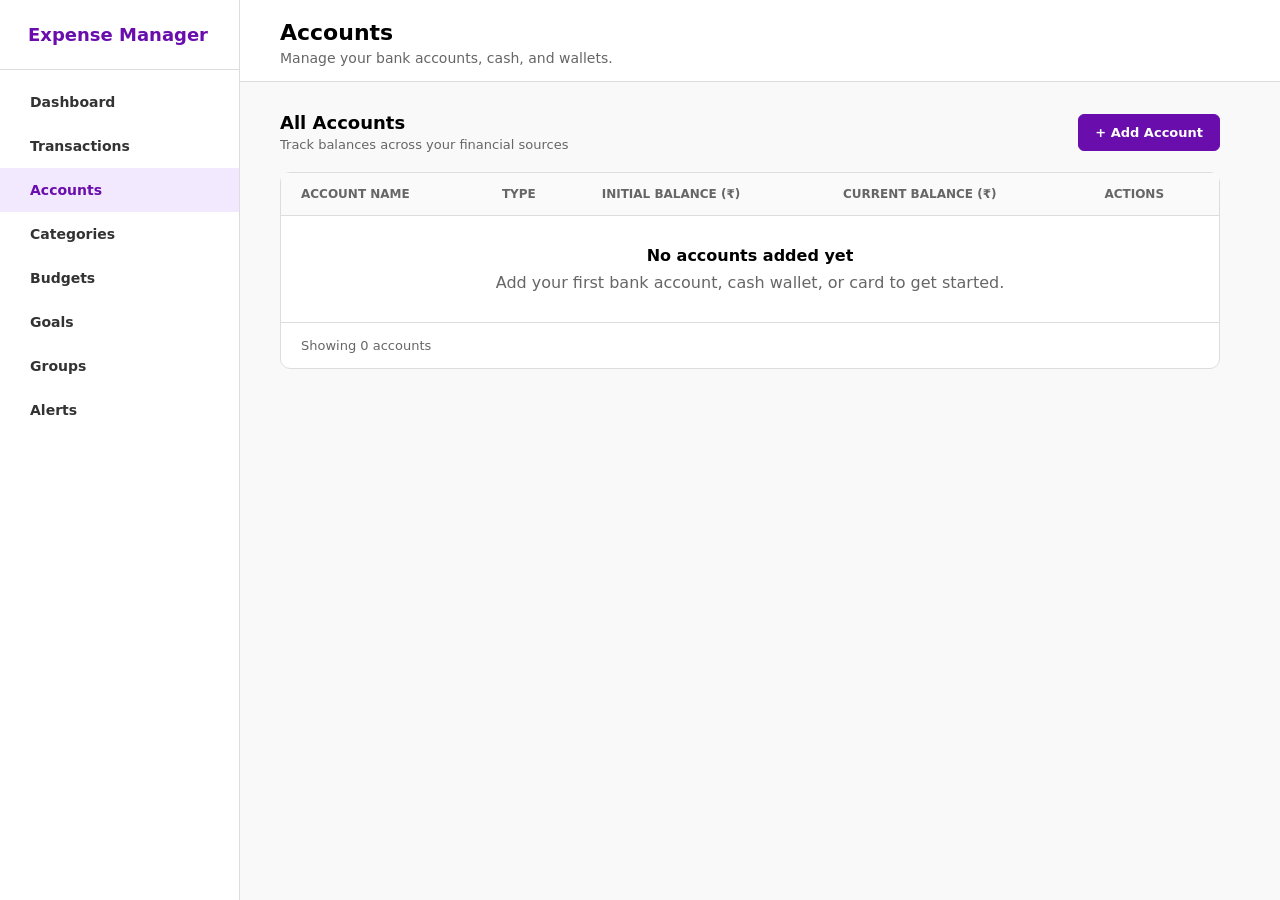
==== accounts.html @ 67174597 "Implement accounts layout" ====
<!DOCTYPE html>
<html lang="en">

<head>
  <meta charset="UTF-8">
  <meta name="viewport" content="width=device-width, initial-scale=1.0">
  <title>Accounts — Expense Manager</title>
  <link rel="stylesheet" href="css/style.css">
</head>

<body>
  <!-- Sidebar -->
  <div id="sidebar-container"></div>

  <!-- Menu button for mobile -->
  <button id="menuBtn" style="background:none; border:none; font-size:24px; cursor:pointer;">
    <svg width="22" height="22" viewBox="0 0 24 24">
      <path d="M3 6h18M3 12h18M3 18h18" stroke="#6a0dad" stroke-width="2" stroke-linecap="round" />
    </svg>
  </button>

  <!-- Main content -->
  <main class="main-content">

    <!-- Page title -->
    <div class="page-header">
      <h1>Accounts</h1>
      <p>Manage your bank accounts, cash, and wallets.</p>
    </div>

    <!-- Everything below the header -->
    <div class="page-content">

      <!-- Heading on the left, button on the right -->
      <div class="page-top">
        <div>
          <h2>All Accounts</h2>
          <p>Track balances across your financial sources</p>
        </div>

        <div>
          <button class="btn btn-primary" id="addAccountBtn">+ Add Account</button>
        </div>
      </div>

      <!-- Accounts table -->
      <section class="card">
        <div class="table-wrap">
          <table>
            <thead>
              <tr>
                <th>Account Name</th>
                <th>Type</th>
                <th>Initial Balance (₹)</th>
                <th>Current Balance (₹)</th>
                <th>Actions</th>
              </tr>
            </thead>
            <!-- JS will add one row here for every account -->
            <tbody id="accountsTableBody"></tbody>
          </table>
        </div>

        <!-- Shown when there are no accounts -->
        <div class="empty" id="emptyMessage">
          <h4>No accounts added yet</h4>
          <p>Add your first bank account, cash wallet, or card to get started.</p>
        </div>

        <div class="table-footer">
          Showing <span id="accountCount">0</span> accounts
        </div>
      </section>

    </div>

  </main>

  <script src="js/sidebar.js"></script>
</body>

</html>
---- css/style.css ----
* {
  margin: 0;
  padding: 0;
  box-sizing: border-box;
  font-family: system-ui;
}

body {
  background: #f9f9f9;
}

.sidebar {
  width: 240px;
  background: #fff;
  border-right: 1px solid #ddd;
  height: 100vh;
  position: fixed;
  top: 0;
  left: 0;
  transition: transform 0.3s ease;
  z-index: 1000;
}

.sidebar-header {
  padding: 16px;
  border-bottom: 1px solid #ddd;
  margin-bottom: 10px;
}

.brand {
  font-weight: 700;
  font-size: 18px;
  color: #6a0dad;
  text-decoration: none;
  display: inline-block;
  padding: 8px 12px;
}

.sidebar nav ul {
  list-style: none;
  padding: 0;
  margin: 0;
}

.sidebar nav ul li a {
  display: block;
  padding: 14px 30px;
  color: #333;
  text-decoration: none;
  font-weight: 600;
  font-size: 14px;
}

.sidebar nav ul li a.active {
  background: #f3e9ff;
  color: #6a0dad;
}

.sidebar nav ul li a:hover {
  background: #f3e9ff;
  color: #6a0dad;
}

.main-content {
  margin-left: 240px;
  padding: 0;
}

@media (max-width: 768px) {
  .sidebar {
    transform: translateX(-100%);
  }
  .sidebar.open {
    transform: translateX(0);  
  }
  .main-content {
    margin-left: 0;
  }
}

#menuBtn {
  display: none; 
}

@media (max-width: 768px) {
  #menuBtn {
    display: block;     
    background: none;
    border: none;
    cursor: pointer;
    position: fixed;
    top: 22px;           
    left: 10px;
    z-index: 1100;        
  }

  .brand {
    margin-left: 10px;    
  }
}

.page-header {
  background: #fff;               
  padding: 20px 40px 15px 40px;   
  border-bottom: 1px solid #ddd; 
  margin-bottom: 25px;           
}

.page-header h1{
  font-size: 22px;
}

.page-header p {
  color: #666;                   
  margin-top: 5px;
  font-size: 14px;
}

.page-content {
  padding: 5px 60px 20px 40px;     
}

.stats {
  display: grid;                            
  grid-template-columns: repeat(4, 1fr);  
  gap: 20px;                               
  margin-bottom: 25px;
}

.stat-box {
  background: #fff;
  border: 1px solid #ddd;
  border-radius: 10px;          
  padding: 20px;
}

.stat-box h3 {
  font-size: 12px;
  color: #666;
}

.stat-box .amount {
  font-size: 25px;
  font-weight: bold;
  margin: 8px 0;
}

.stat-box small {
  color: #666;
  font-size: 12px;
}

.green  { color: green; }
.red    { color: red; }
.purple { color: #6a0dad; }

.card {
  background: #fff;
  border: 1px solid #ddd;
  border-radius: 10px;
  margin-bottom: 25px;
}

.card-header h2{
  font-size: 16px;
  font-weight: 600;
}

.card-header {
  display: flex;                    
  justify-content: space-between;   
  padding: 18px 20px;
  border-bottom: 1px solid #ddd;
}

.card-header a {
  color: #6a0dad;
  text-decoration: none;
  font-size: 12px;
}

.card-body {
  padding: 10px;
}

.card-body p{
  font-size: 13px;
}

.card-body h4{
  font-size: 15px;
  font-weight: 600;
}

.empty {
  text-align: center;
  padding: 30px;
  color: #666;
}

.empty h4 {
  color: #000;
  font-weight: 600;
  margin-bottom: 8px;
  font-size: 16px;
}

.row {
  display: grid;
  grid-template-columns: 1fr 1fr;  
  gap: 20px;
}

.row-wide {
  grid-template-columns: 2fr 1fr;  
}

@media (max-width: 768px) {
  .stats,
  .row,
  .row-wide {
    grid-template-columns: 1fr;
  }

  .page-header {
    padding: 20px 20px 15px 50px;  
  }

  .page-content {
    padding: 0 20px 20px 20px;
  }
}

.page-top {
  display: flex;
  justify-content: space-between;  
  align-items: center;            
  flex-wrap: wrap;                 
  gap: 15px;
  margin-bottom: 20px;
}

.page-top h2 {
  font-size: 18px;
  font-weight: 600;
}

.page-top p {
  font-size: 13px;
  color: #666;
  margin-top: 4px;
}

.btn {
  padding: 10px 16px;
  border: 1px solid #ddd;
  border-radius: 6px;
  background: #fff;
  color: #333;
  font-size: 13px;
  font-weight: 600;
  cursor: pointer;                 
}

.btn:hover {
  background: #f3e9ff;
}

.btn-primary {
  background: #6a0dad;
  border-color: #6a0dad;
  color: #fff;
}

.btn-primary:hover {
  background: #560a8c;
}

.filters {
  display: flex;
  flex-wrap: wrap;                
  align-items: center;
  gap: 18px;
  padding: 20px;
}

.filters input,
.filters select{
  padding: 8px 10px;
  border: 1.5px solid #ddd;
  border-radius: 6px;
  background: #fff;
  font-size: 14px;
}

.filters input[type="text"] {
  flex: 1;                         
  min-width: 220px;
}

.filters label {
  font-size: 13px;
  color: #666;
}

#dateContainer{
  display: flex;
  align-items: center;
  gap: 10px;
}

.table-wrap {
  overflow-x: auto;               
}

table {
  width: 100%;
  border-collapse: collapse;      
  min-width: 800px;
}

th {
  text-align: left;
  padding: 14px 20px;
  font-size: 12px;
  color: #666;
  text-transform: uppercase;      
  background: #fafafa;
  border-bottom: 1px solid #ddd;
}

td {
  padding: 14px 20px;
  font-size: 13px;
  border-bottom: 1px solid #eee;
}

.table-footer {
  padding: 15px 20px;
  font-size: 13px;
  color: #666;
  border-top: 1px solid #ddd;
}

@media (max-width: 768px) {
  .filters input,
  .filters select {
    width: 100%;                
  }
}
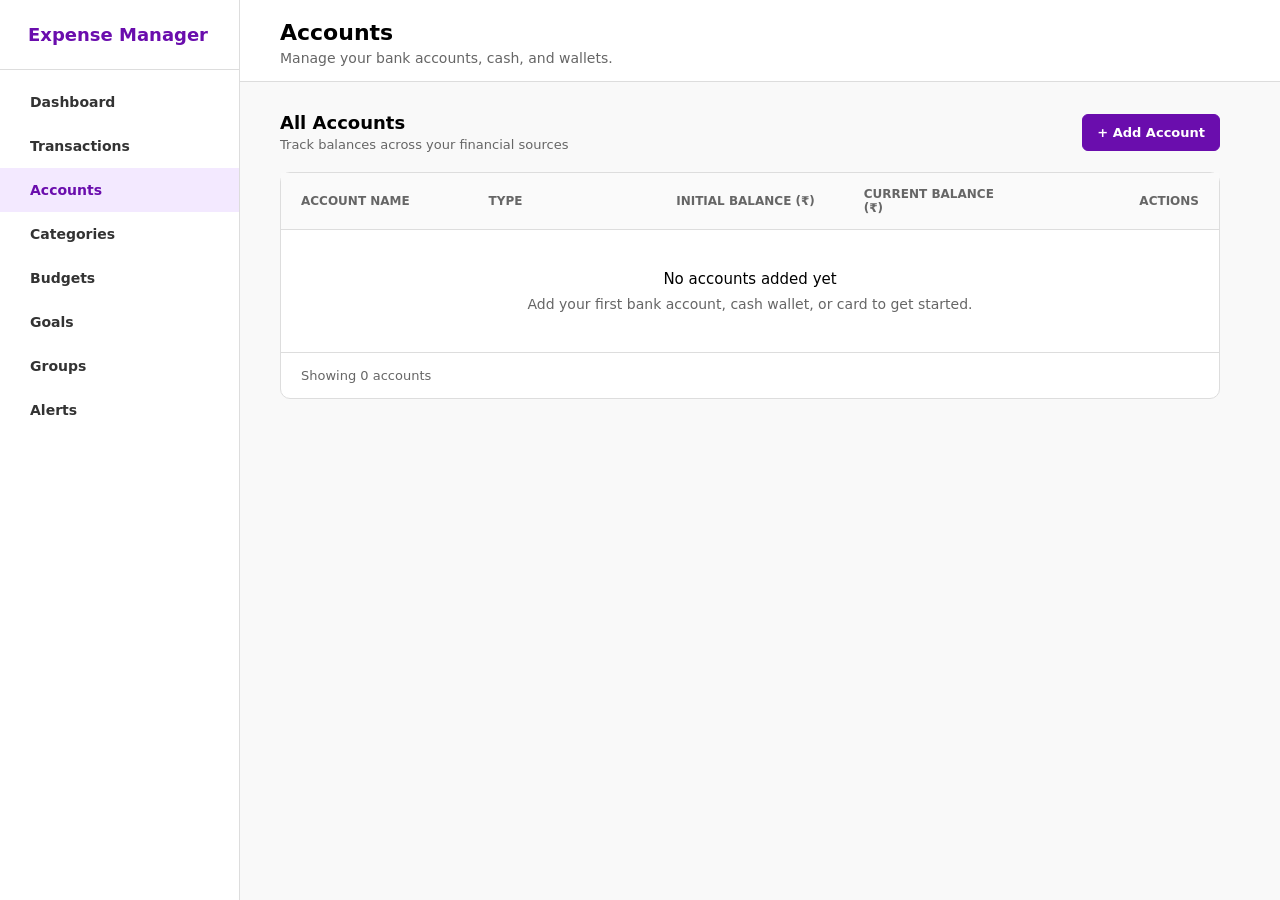
==== commit cc492a22: "complete accounts page with add, edit, delete and localStorage support" ====
--- a/accounts.html
+++ b/accounts.html
@@ -9,29 +9,24 @@
 </head>
 
 <body>
-  <!-- Sidebar -->
+
   <div id="sidebar-container"></div>
 
-  <!-- Menu button for mobile -->
   <button id="menuBtn" style="background:none; border:none; font-size:24px; cursor:pointer;">
     <svg width="22" height="22" viewBox="0 0 24 24">
       <path d="M3 6h18M3 12h18M3 18h18" stroke="#6a0dad" stroke-width="2" stroke-linecap="round" />
     </svg>
   </button>
 
-  <!-- Main content -->
   <main class="main-content">
 
-    <!-- Page title -->
     <div class="page-header">
       <h1>Accounts</h1>
       <p>Manage your bank accounts, cash, and wallets.</p>
     </div>
 
-    <!-- Everything below the header -->
     <div class="page-content">
 
-      <!-- Heading on the left, button on the right -->
       <div class="page-top">
         <div>
           <h2>All Accounts</h2>
@@ -43,7 +38,6 @@
         </div>
       </div>
 
-      <!-- Accounts table -->
       <section class="card">
         <div class="table-wrap">
           <table>
@@ -53,15 +47,14 @@
                 <th>Type</th>
                 <th>Initial Balance (₹)</th>
                 <th>Current Balance (₹)</th>
-                <th>Actions</th>
+                <th class="text-right">Actions</th>
               </tr>
             </thead>
-            <!-- JS will add one row here for every account -->
+
             <tbody id="accountsTableBody"></tbody>
           </table>
         </div>
 
-        <!-- Shown when there are no accounts -->
         <div class="empty" id="emptyMessage">
           <h4>No accounts added yet</h4>
           <p>Add your first bank account, cash wallet, or card to get started.</p>
@@ -76,7 +69,49 @@
 
   </main>
 
+  <div class="modal-overlay hidden" id="accountModal">
+    <div class="modal">
+
+      <div class="modal-header">
+        <h2 id="modalTitle">Add New Account</h2>
+        <button type="button" class="modal-close" id="closeModalBtn">&times;</button>
+      </div>
+
+      <form id="accountForm">
+
+        <div class="form-group">
+          <label for="accountName">Account Name *</label>
+          <input type="text" id="accountName" placeholder="e.g. HDFC Bank, Cash Wallet" required>
+        </div>
+
+        <div class="form-group">
+          <label for="accountType">Account Type *</label>
+          <select id="accountType" required>
+            <option value="Bank">Bank</option>
+            <option value="Cash">Cash</option>
+            <option value="Card">Card</option>
+            <option value="Wallet">Wallet</option>
+          </select>
+        </div>
+
+        <div class="form-group">
+          <label for="initialBalance">Initial Balance (₹) *</label>
+          <input type="number" id="initialBalance" placeholder="0" min="0" step="0.01" required>
+          <small class="field-hint">Starting balance for this account. Must be greater than or equal to 0.</small>
+        </div>
+
+        <div class="modal-buttons">
+          <button type="button" class="btn" id="cancelBtn">Cancel</button>
+          <button type="submit" class="btn btn-primary">Save Account</button>
+        </div>
+
+      </form>
+    </div>
+  </div>
+
+  <script src="js/storage.js"></script>
   <script src="js/sidebar.js"></script>
+  <script src="js/accounts.js"></script>
 </body>
 
 </html>
--- a/css/style.css
+++ b/css/style.css
@@ -194,15 +194,23 @@
 
 .empty {
   text-align: center;
-  padding: 30px;
+  padding: 40px;
   color: #666;
 }
 
 .empty h4 {
   color: #000;
-  font-weight: 600;
+  font-weight: 500;
   margin-bottom: 8px;
-  font-size: 16px;
+  font-size: 15px;
+}
+
+.empty p{
+  font-size: 14px;
+}
+
+#alertsList p{
+  font-size: 14px;
 }
 
 .row {
@@ -252,7 +260,7 @@
 }
 
 .btn {
-  padding: 10px 16px;
+  padding: 10px 14px;
   border: 1px solid #ddd;
   border-radius: 6px;
   background: #fff;
@@ -347,4 +355,184 @@
   .filters select {
     width: 100%;                
   }
-}+}
+
+.empty .btn {
+  margin-top: 10px;
+}
+
+
+.filters-equal select {
+  flex: 1;             
+  min-width: 150px;     
+}
+
+#addFirstBudgetBtn, #addFirstGoalBtn, #createFirstGroupBtn, #createGroupBtn, #newGroupBtn{
+  padding: 5px 12px;
+  font-size: 13px;
+  font-weight: 600;               
+}
+
+
+.groups-layout {
+  display: flex;
+  gap: 20px;
+}
+
+.groups-layout .groups-panel {
+  flex: 0 0 320px; 
+}
+
+.groups-layout .groups-details {
+  flex: 1;          
+}
+
+@media (max-width: 768px) {
+  .groups-layout {
+    flex-direction: column;
+  }
+
+  .groups-layout .groups-panel,
+  .groups-layout .groups-details {
+    flex: 1 1 auto;
+  }
+}
+
+.card-header {
+  align-items: center;
+}
+
+.badge {
+  display: inline-block;
+  padding: 4px 10px;
+  border-radius: 4px;
+  font-size: 12px;
+}
+
+.badge-expense {
+  background: #fee2e2;      
+  color: #dc2626;           
+}
+
+.badge-income {
+  background: #dcfce7;     
+  color: #16a34a;         
+}
+
+.btn-small {
+  padding: 6px 12px;
+  font-size: 12px;
+}
+
+.btn-danger {
+  color: #dc2626;
+  border-color: #f5c2c2;
+}
+
+.btn-danger:hover {
+  background: #fef2f2;
+}
+
+.small-table {
+  min-width: 0;
+}
+
+.small-table td:last-child {
+  white-space: nowrap;
+}
+
+.text-right {
+  text-align: right;
+}
+
+.empty-big {
+  padding: 50px 20px;
+}
+
+.field-hint {
+  display: block;     
+  color: #666;
+  font-size: 12px;
+  margin-top: 6px;
+}
+ 
+.modal-overlay.hidden {
+  display: none;
+}
+
+.modal-overlay {
+  position: fixed;
+  top: 0;
+  left: 0;
+  width: 100%;
+  height: 100%;
+  background: rgba(0,0,0,0.4);  
+  display: flex;
+  justify-content: center;
+  align-items: center;
+  z-index: 1200;                
+}
+
+.modal {
+  background: #fff;
+  border-radius: 8px;
+  width: 100%;
+  max-width: 500px;             
+  padding: 20px;
+  box-shadow: 0 4px 12px rgba(0,0,0,0.2);
+}
+
+.modal-header {
+  display: flex;
+  justify-content: space-between;
+  align-items: center;
+  margin-bottom: 15px;
+}
+
+.modal-header h2 {
+  font-size: 18px;
+  font-weight: 600;
+}
+
+.modal-close {
+  background: none;
+  border: none;
+  font-size: 22px;
+  cursor: pointer;
+  color: #666;
+}
+
+.form-group {
+  margin-bottom: 15px;
+}
+
+.form-group label {
+  display: block;
+  font-size: 14px;
+  margin-bottom: 6px;
+  color: #333;
+}
+
+.form-group input,
+.form-group select {
+  width: 100%;
+  padding: 8px 10px;
+  border: 1px solid #ddd;
+  border-radius: 6px;
+  font-size: 14px;
+}
+
+.modal-buttons {
+  display: flex;
+  justify-content: flex-end;
+  gap: 10px;
+  margin-top: 20px;
+}
+
+
+table {
+  table-layout: fixed;  
+}
+th, td {
+  width: 20%;          
+}
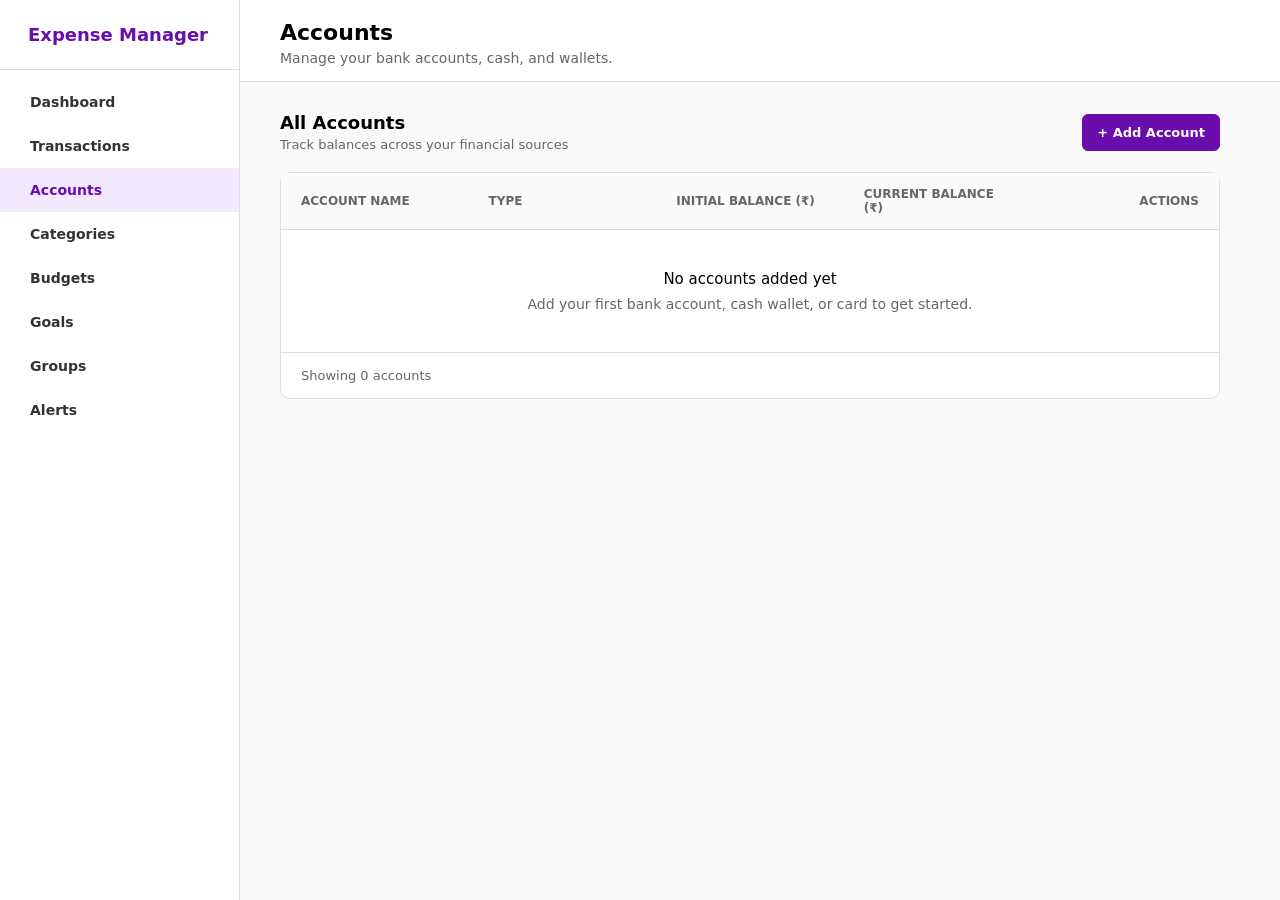
==== commit 2c52c682: "Update CRUD with validation, duplicate checks, and safe balance handling" ====
--- a/accounts.html
+++ b/accounts.html
@@ -40,7 +40,7 @@
 
       <section class="card">
         <div class="table-wrap">
-          <table>
+          <table class="accounts-table">
             <thead>
               <tr>
                 <th>Account Name</th>
--- a/css/style.css
+++ b/css/style.css
@@ -220,7 +220,7 @@
 }
 
 .row-wide {
-  grid-template-columns: 2fr 1fr;  
+  grid-template-columns: 1.9fr 1.1fr;  
 }
 
 @media (max-width: 768px) {
@@ -433,11 +433,11 @@
   background: #fef2f2;
 }
 
-.small-table {
+.categories-table {
   min-width: 0;
 }
 
-.small-table td:last-child {
+.categories-table td:last-child {
   white-space: nowrap;
 }
 
@@ -530,9 +530,275 @@
 }
 
 
-table {
+.accounts-table {
   table-layout: fixed;  
 }
-th, td {
+.accounts-table th, .accounts-table td {
   width: 20%;          
 }
+
+.account-name {
+  font-weight: 600;
+
+}
+
+.badge-neutral {
+  background: #f3f4f6; 
+  color: #333;
+  font-weight: 600;     
+  font-size: 12px;
+}
+
+.balance {
+  font-weight: 500;
+}
+
+.category-name {
+  font-weight: 600;
+}
+
+.badge {
+  font-weight: 500;
+}
+
+.accounts-table td {
+  font-size: 14px;
+}
+
+.accounts-table th {
+  font-size: 12px;
+}
+
+.categories-table th {
+  font-size: 12px;
+}
+
+.categories-table td{
+  font-size: 14px;
+}
+
+#emptyMessage,
+#noMatchMessage {
+  display: none;  
+}
+
+.progress {
+  width: 100%;
+  height: 8px;
+  background: #eee;
+  border-radius: 999px;
+  overflow: hidden;
+  margin-top: 6px;
+}
+
+.progress-fill {
+  height: 100%;
+  background: #16a34a;    
+}
+
+.progress-fill.warning {
+  background: #f59e0b;    
+}
+
+.progress-fill.danger {
+  background: #dc2626;    
+}
+
+.badge-warning {
+  background: #fef3c7;
+  color: #b45309;
+}
+
+.group-item {
+  padding: 12px 16px;
+  border-radius: 8px;
+  border: 1px solid transparent;
+  cursor: pointer;
+  margin-bottom: 8px;
+}
+
+.group-item:hover {
+  background: #f3e9ff;
+}
+
+.group-item.active {
+  background: #f3e9ff;
+  border-color: #6a0dad;
+}
+
+.group-item h4 {
+  font-size: 14px;
+  font-weight: 600;
+}
+
+.group-item p {
+  font-size: 12px;
+  color: #666;
+  margin-top: 2px;
+}
+
+.member-chip {
+  display: inline-flex;
+  align-items: center;
+  gap: 6px;
+  background: #f3f4f6;
+  padding: 6px 12px;
+  border-radius: 999px;
+  font-size: 13px;
+  margin: 4px 6px 4px 0;
+}
+
+.member-chip button {
+  background: none;
+  border: none;
+  color: #dc2626;
+  font-weight: 700;
+  cursor: pointer;
+  font-size: 14px;
+  line-height: 1;
+}
+
+.split-row {
+  display: flex;
+  align-items: center;
+  justify-content: space-between;
+  gap: 10px;
+  margin-bottom: 10px;
+}
+
+.split-row span {
+  flex: 1;
+  font-size: 14px;
+}
+
+.split-row input {
+  width: 120px;
+}
+
+.balance-row {
+  display: flex;
+  justify-content: space-between;
+  align-items: center;
+  padding: 12px 0;
+  border-bottom: 1px solid #eee;
+}
+
+.balance-row:last-child {
+  border-bottom: none;
+}
+
+.balance-amount {
+  font-weight: 600;
+  display: flex;
+  align-items: center;
+  gap: 10px;
+}
+
+.section-label {
+  font-size: 13px;
+  font-weight: 600;
+  color: #666;
+  text-transform: uppercase;
+  margin-bottom: 10px;
+}
+
+.group-header {
+  display: flex;
+  justify-content: space-between;
+  align-items: center;
+  margin-bottom: 20px;
+}
+
+.group-header h2 {
+  font-size: 20px;
+  font-weight: 700;
+}
+
+.group-section {
+  margin-bottom: 28px;
+}
+
+.group-section:not(:first-child) {
+  border-top: 1px solid #eee;
+  padding-top: 24px;
+}
+
+.section-header {
+  display: flex;
+  justify-content: space-between;
+  align-items: center;
+  margin-bottom: 12px;
+}
+
+.section-header .section-label {
+  margin-bottom: 0;
+}
+
+.empty-inline {
+  color: #666;
+  font-size: 13px;
+}
+
+.toggle-row {
+  display: flex;
+  align-items: center;
+  gap: 10px;
+  margin-bottom: 18px;
+}
+
+.toggle-row input[type="checkbox"] {
+  width: 18px;
+  height: 18px;
+  cursor: pointer;
+}
+
+.toggle-row label {
+  font-size: 14px;
+  cursor: pointer;
+}
+
+.alert-row {
+  display: flex;
+  justify-content: space-between;
+  align-items: center;
+  gap: 12px;
+  padding: 14px 0;
+  border-bottom: 1px solid #eee;
+}
+
+.alert-row:last-child {
+  border-bottom: none;
+}
+
+.alert-row .alert-info strong {
+  font-size: 14px;
+}
+
+.alert-row .alert-info p {
+  font-size: 12px;
+  color: #666;
+  margin-top: 2px;
+}
+
+.mini-item {
+  padding: 10px;
+}
+
+.mini-item .section-header {
+  margin-bottom: 8px;
+}
+
+.progress-item {
+  margin-bottom: 14px;
+}
+
+.progress-item:last-child {
+  margin-bottom: 0;
+}
+
+.progress-top {
+  display: flex;
+  justify-content: space-between;
+  font-size: 13px;
+  margin-bottom: 6px;
+}
